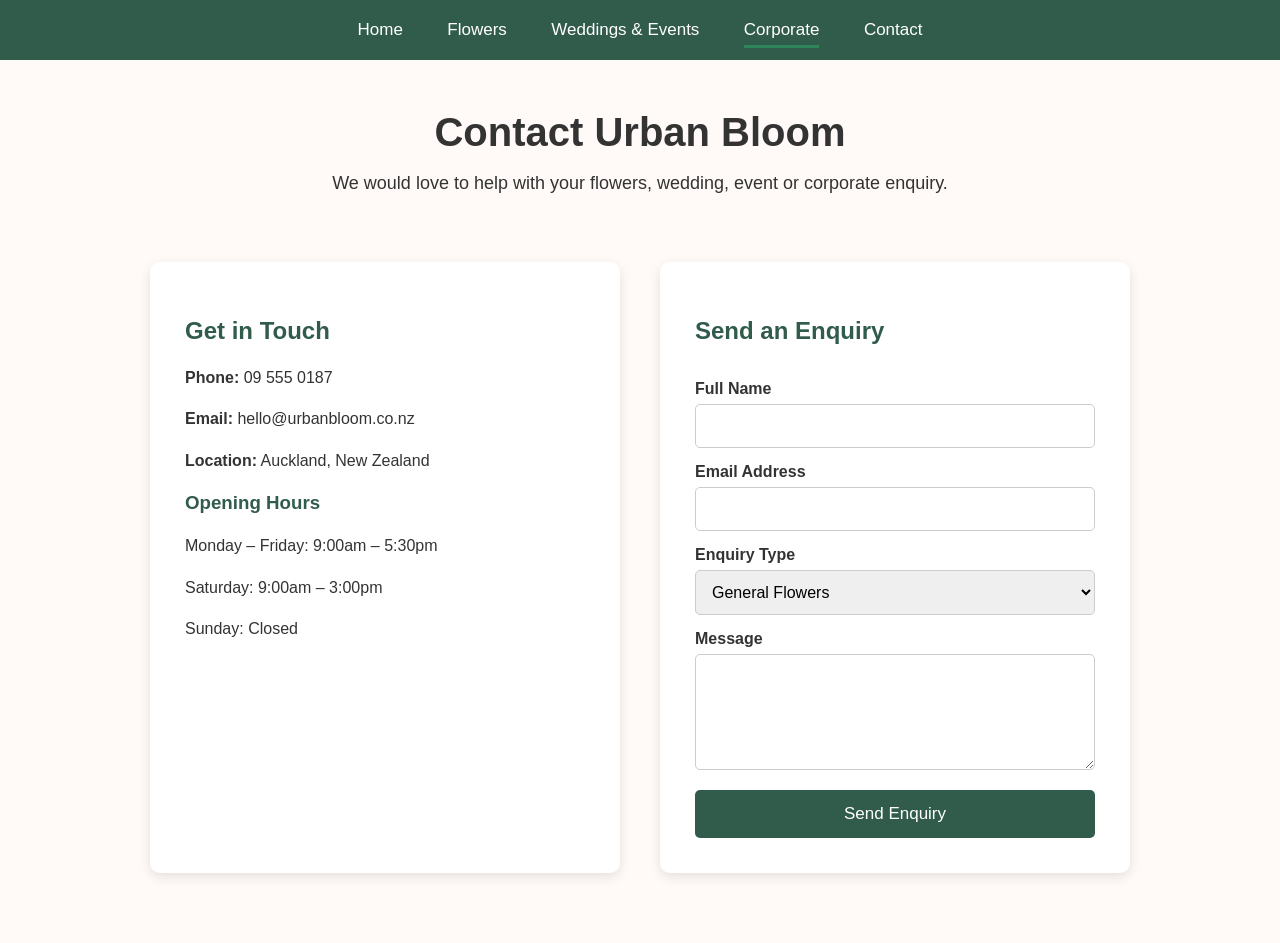
==== contact.html @ bbe83cd7 "Initial Urban Bloom website" ====
<!DOCTYPE html>
<html lang="en">

<head>
    <meta charset="UTF-8">
    <meta name="viewport" content="width=device-width, initial-scale=1.0">
    <title>Contact | Urban Bloom Florist</title>
    <link rel="stylesheet" href="css/style.css">
</head>

<nav>
    <a href="index.html">Home</a>
    <a href="flowers.html">Flowers</a>
    <a href="weddings.html">Weddings & Events</a>
    <a href="corporate.html" class="active">Corporate</a>
    <a href="contact.html">Contact</a>
</nav>


    <main class="contact-page">

    <section class="page-header">
        <h1>Contact Urban Bloom</h1>
        <p>We would love to help with your flowers, wedding, event or corporate enquiry.</p>
    </section>

    <section class="contact-container">

        <div class="contact-info">
            <h2>Get in Touch</h2>

            <p><strong>Phone:</strong> 09 555 0187</p>
            <p><strong>Email:</strong> hello@urbanbloom.co.nz</p>
            <p><strong>Location:</strong> Auckland, New Zealand</p>

            <h3>Opening Hours</h3>
            <p>Monday – Friday: 9:00am – 5:30pm</p>
            <p>Saturday: 9:00am – 3:00pm</p>
            <p>Sunday: Closed</p>
        </div>

        <div class="contact-form">
            <h2>Send an Enquiry</h2>

            <form>
                <label for="name">Full Name</label>
                <input type="text" id="name" name="name" required>

                <label for="email">Email Address</label>
                <input type="email" id="email" name="email" required>

                <label for="enquiry">Enquiry Type</label>
                <select id="enquiry" name="enquiry">
                    <option>General Flowers</option>
                    <option>Wedding or Event</option>
                    <option>Corporate Flowers</option>
                </select>

                <label for="message">Message</label>
                <textarea id="message" name="message" rows="5" required></textarea>

                <button type="submit" class="btn">Send Enquiry</button>
            </form>
        </div>

    </section>

</main>
<script src="js/script.js"></script>
</body>

</html>
---- css/style.css ----
body {
    margin: 0;
    font-family: Arial, sans-serif;
    background-color: #fffaf7;
    color: #333333;
}

nav {
    background-color: #315c4c;
    padding: 20px;
    text-align: center;
}

nav a {
    color: white;
    text-decoration: none;
    margin: 0 20px;
    font-size: 17px;
}

nav a:hover {
    text-decoration: underline;
}

h1 {
    font-size: 48px;
    text-align: center;
    margin-top: 80px;
}

body > p {
    text-align: center;
    font-size: 20px;
}

.hero {
    text-align: center;
    padding: 140px 20px;
    background-image: linear-gradient(
        rgba(0, 0, 0, 0.45),
        rgba(0, 0, 0, 0.45)
    ),
    url("../images/hero-flowers.jpg");

    background-size: cover;
    background-position: center;
    color: white;
}

.hero h1 {
    font-size: 48px;
    margin: 0 0 15px;
}

.hero p {
    font-size: 20px;
    margin-bottom: 30px;
}

.btn {
    display: inline-block;
    background-color: #315c4c;
    color: white;
    text-decoration: none;
    padding: 14px 28px;
    border-radius: 5px;
    font-size: 17px;
}

.btn:hover {
    background-color: #24483b;
}

.welcome {
    text-align: center;
    padding: 50px 20px;
    background-color: white;
}

.welcome h2 {
    font-size: 32px;
    margin-bottom: 15px;
}

.welcome p {
    max-width: 700px;
    margin: auto;
    font-size: 18px;
    line-height: 1.6;
}
.page-header {
    text-align: center;
    padding: 50px 20px 30px;
}

.page-header h1 {
    font-size: 40px;
    margin: 0 0 10px;
}

.page-header p {
    font-size: 18px;
}

.flower-grid {
    display: flex;
    justify-content: center;
    gap: 25px;
    padding: 20px 40px 70px;
    flex-wrap: wrap;
}

.flower-card {
    background-color: white;
    width: 280px;
    padding: 30px;
    border-radius: 10px;
    box-shadow: 0 4px 12px rgba(0, 0, 0, 0.1);
    text-align: center;
}

.flower-card h2 {
    font-size: 24px;
    color: #315c4c;
}

.flower-card p {
    line-height: 1.6;
}

.price {
    font-size: 22px;
    font-weight: bold;
    color: #315c4c;
}
.flower-card img {
    width: 100%;
    height: 220px;
    object-fit: cover;
    border-radius: 8px;
    margin-bottom: 15px;
}
.services-section {
    display: flex;
    justify-content: center;
    gap: 40px;
    padding: 20px 40px 70px;
    flex-wrap: wrap;
}

.services-content {
    background-color: white;
    width: 500px;
    padding: 35px;
    border-radius: 10px;
    box-shadow: 0 4px 12px rgba(0, 0, 0, 0.1);
}

.services-content h2 {
    color: #315c4c;
    font-size: 28px;
}

.services-content p {
    line-height: 1.6;
}

.services-content ul {
    line-height: 2;
    margin-bottom: 25px;
}

.pricing-box {
    background-color: #eef5f1;
    width: 300px;
    padding: 35px;
    border-radius: 10px;
    box-shadow: 0 4px 12px rgba(0, 0, 0, 0.1);
}

.pricing-box h2 {
    color: #315c4c;
    font-size: 28px;
}

.pricing-box p {
    line-height: 1.6;
    margin-bottom: 20px;
}
.wedding-image {
    max-width: 940px;
    margin: 0 auto 30px;
    padding: 0 20px;
}

.wedding-image img {
    width: 100%;
    height: 350px;
    object-fit: cover;
    border-radius: 10px;
    display: block;
}
.corporate-section {
    display: flex;
    justify-content: center;
    padding: 20px 40px 70px;
}

.corporate-content {
    background-color: white;
    max-width: 800px;
    width: 100%;
    padding: 40px;
    border-radius: 10px;
    box-shadow: 0 4px 12px rgba(0, 0, 0, 0.1);
}

.corporate-content h2 {
    color: #315c4c;
    font-size: 28px;
}

.corporate-content h3 {
    color: #315c4c;
    margin-top: 25px;
}

.corporate-content p {
    line-height: 1.6;
}

.corporate-content ul {
    line-height: 2;
}

.corporate-price {
    margin-top: 25px;
    font-size: 18px;
}
.corporate-image {
    max-width: 880px;
    margin: 0 auto 30px;
    padding: 0 20px;
}

.corporate-image img {
    width: 100%;
    height: 320px;
    object-fit: cover;
    border-radius: 10px;
    display: block;
}.corporate-image {
    max-width: 880px;
    margin: 0 auto 30px;
    padding: 0 20px;
}

.corporate-image img {
    width: 100%;
    height: 320px;
    object-fit: cover;
    border-radius: 10px;
    display: block;
}
.contact-container {
    display: flex;
    justify-content: center;
    gap: 40px;
    padding: 20px 40px 70px;
    flex-wrap: wrap;
}

.contact-info,
.contact-form {
    background-color: white;
    width: 400px;
    padding: 35px;
    border-radius: 10px;
    box-shadow: 0 4px 12px rgba(0, 0, 0, 0.1);
}

.contact-info h2,
.contact-info h3,
.contact-form h2 {
    color: #315c4c;
}

.contact-info p {
    line-height: 1.6;
}

.contact-form form {
    display: flex;
    flex-direction: column;
}

.contact-form label {
    font-weight: bold;
    margin-top: 15px;
    margin-bottom: 6px;
}

.contact-form input,
.contact-form select,
.contact-form textarea {
    padding: 12px;
    border: 1px solid #cccccc;
    border-radius: 5px;
    font-size: 16px;
    font-family: Arial, sans-serif;
}

.contact-form textarea {
    resize: vertical;
}

.contact-form button {
    border: none;
    cursor: pointer;
    margin-top: 20px;
}
/* Mobile Responsive Design */
@media (max-width: 768px) {

    nav {
        padding: 15px 10px;
    }

    nav a {
        display: block;
        margin: 10px 0;
        font-size: 16px;
    }

    .hero {
        padding: 90px 20px;
    }

    .hero h1 {
        font-size: 36px;
    }

    .hero p {
        font-size: 18px;
    }

    .page-header h1 {
        font-size: 32px;
    }

    .flower-grid {
        flex-direction: column;
        align-items: center;
        padding: 20px;
    }

    .flower-card {
        width: 90%;
        max-width: 350px;
    }

    .services-section {
        flex-direction: column;
        align-items: center;
        padding: 20px;
    }

    .services-content,
    .pricing-box {
        width: 90%;
        max-width: 500px;
    }

    .corporate-section {
        padding: 20px;
    }

    .corporate-content {
        width: 90%;
        padding: 25px;
    }

    .contact-container {
        flex-direction: column;
        align-items: center;
        padding: 20px;
    }

    .contact-info,
    .contact-form {
        width: 90%;
        max-width: 400px;
    }

    .wedding-image img,
    .corporate-image img {
        height: 250px;
    }
}
footer {
    background-color: #315c4c;
    color: white;
    text-align: center;
    padding: 25px 20px;
    margin-top: 40px;
}

footer p {
    margin: 5px 0;
    font-size: 14px;
}
footer {
    background-color: #111827;
    color: white;
    text-align: center;
    padding: 25px 20px;
    margin-top: 40px;
}

footer p {
    margin: 5px 0;
    font-size: 14px;
}
nav a.active {
    color: #ffffff;
    border-bottom: 3px solid #2f855a;
    padding-bottom: 6px;
}
/* FAQ Section */
.faq-section {
    max-width: 800px;
    margin: 50px auto;
    padding: 20px;
}

.faq-section h2 {
    text-align: center;
    margin-bottom: 25px;
}

.faq-item {
    margin-bottom: 12px;
    border: 1px solid #ddd;
    border-radius: 6px;
    overflow: hidden;
}

.faq-question {
    width: 100%;
    padding: 15px;
    border: none;
    background-color: #f5f5f5;
    text-align: left;
    font-size: 16px;
    font-weight: bold;
    cursor: pointer;
}

.faq-question:hover {
    background-color: #e8e8e8;
}

.faq-answer {
    display: none;
    padding: 15px;
    background-color: white;
}

.faq-answer p {
    margin: 0;
}
/* FAQ Section */
.faq-section {
    max-width: 800px;
    margin: 50px auto;
    padding: 20px;
}

.faq-section h2 {
    text-align: center;
    margin-bottom: 25px;
}

.faq-item {
    margin-bottom: 12px;
    border: 1px solid #ddd;
    border-radius: 6px;
    overflow: hidden;
}

.faq-question {
    width: 100%;
    padding: 15px;
    border: none;
    background-color: #f5f5f5;
    text-align: left;
    font-size: 16px;
    font-weight: bold;
    cursor: pointer;
}

.faq-question:hover {
    background-color: #e8e8e8;
}

.faq-answer {
    display: none;
    padding: 15px;
    background-color: white;
}

.faq-answer p {
    margin: 0;
}
.faq-answer {
    display: none;
    color: #222;
    padding: 10px 15px;
    background-color: white;
}

.faq-answer.active {
    display: block;
}
@media screen and (max-width: 600px) {

    .flower-grid {
        display: grid !important;
        grid-template-columns: 1fr !important;
        gap: 20px;
    }

    .flower-card {
        width: 100% !important;
        max-width: 350px;
        margin: 0 auto;
    }

    nav {
        display: flex;
        flex-direction: column;
        text-align: center;
    }

    nav a {
        display: block;
        width: 100%;
    }
}
@media screen and (max-width: 600px) {
    .flower-grid {
        display: flex !important;
        flex-direction: column !important;
        align-items: center !important;
    }

    .flower-card {
        width: 90% !important;
        max-width: 350px !important;
        margin: 0 auto 20px auto !important;
    }

    .flower-card img {
        width: 100% !important;
        height: auto !important;
    }
}
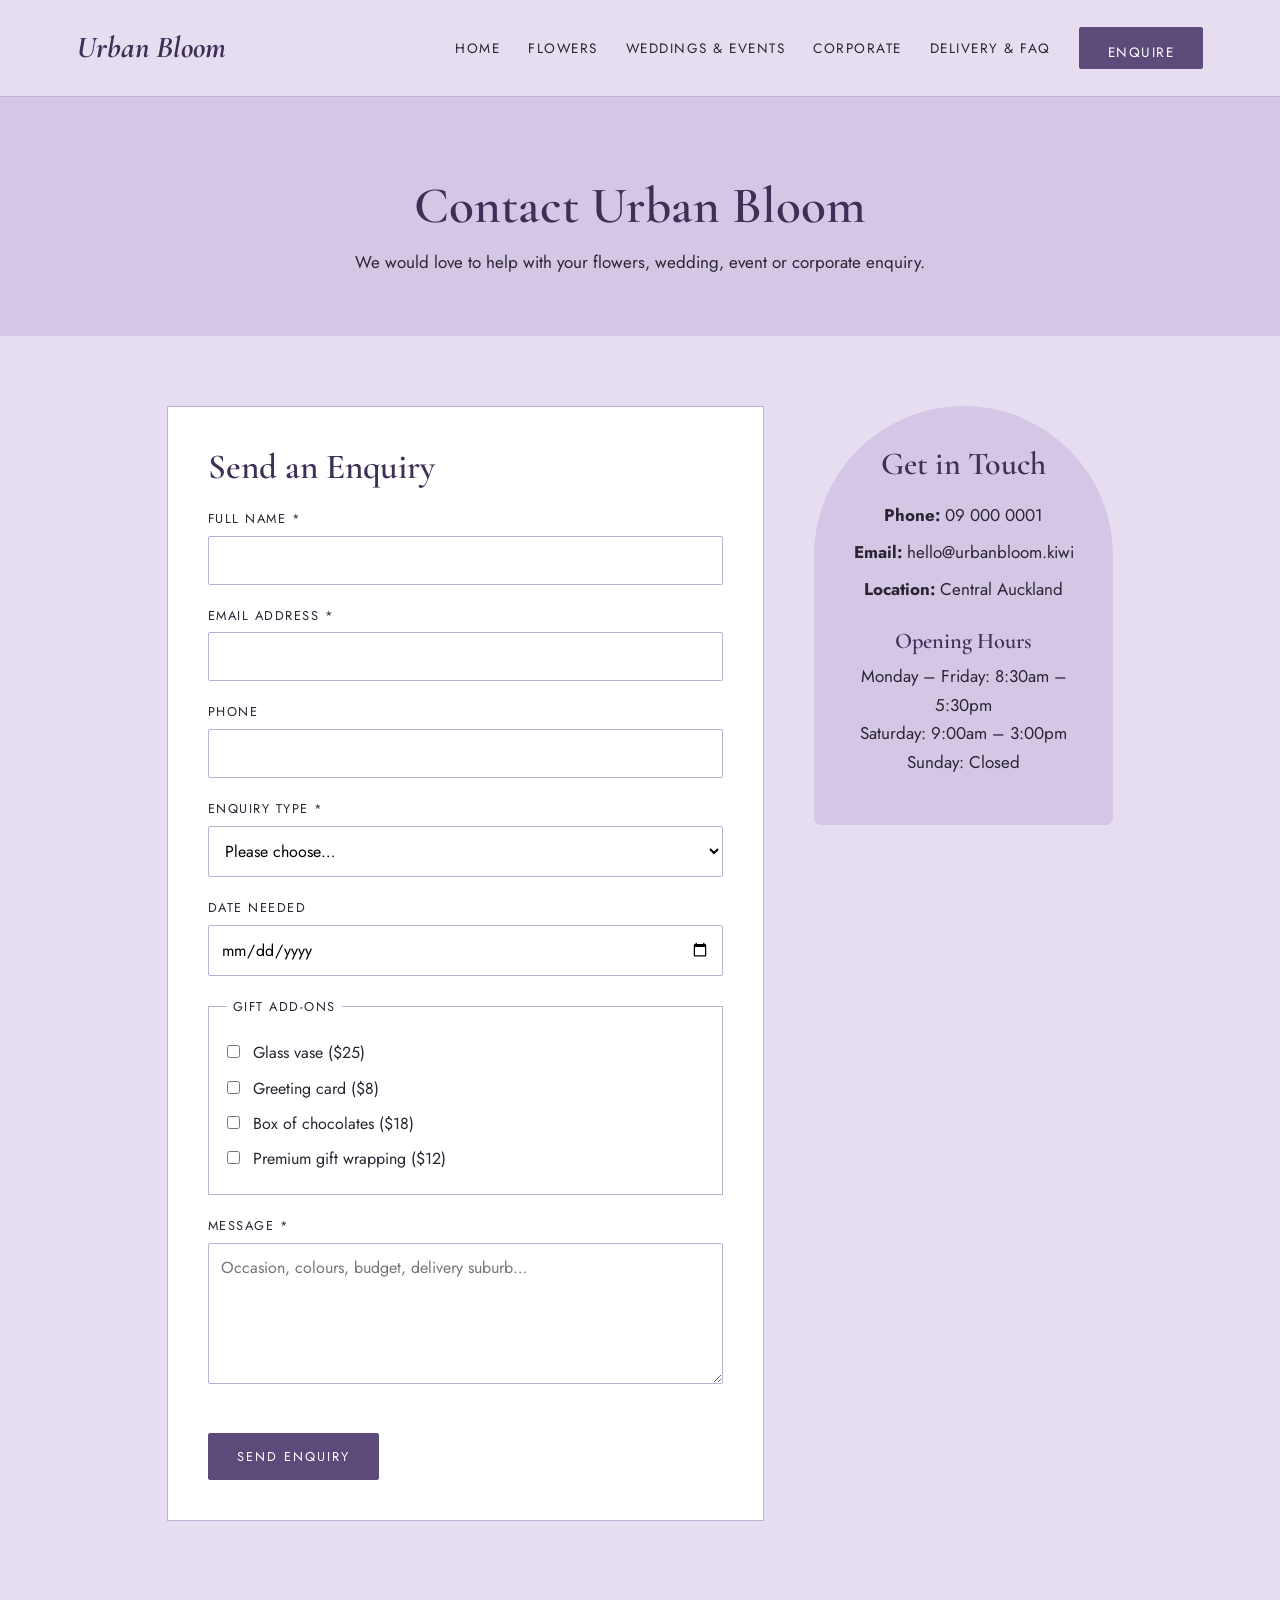
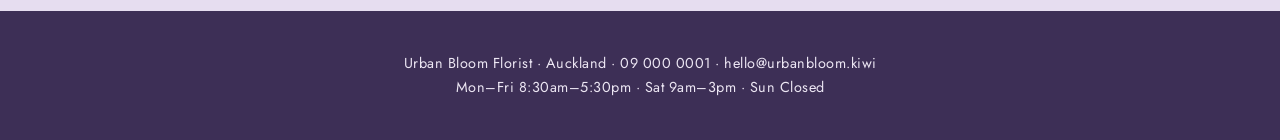
==== commit 4dd397ef: "Redesign site: lavender theme, 8 products, delivery and FAQ page, form validation" ====
--- a/contact.html
+++ b/contact.html
@@ -1,72 +1,90 @@
 <!DOCTYPE html>
 <html lang="en">
+<head>
+  <meta charset="UTF-8">
+  <meta name="viewport" content="width=device-width, initial-scale=1.0">
+  <title>Contact | Urban Bloom Florist</title>
+  <link rel="stylesheet" href="css/style.css">
+</head>
+<body>
 
-<head>
-    <meta charset="UTF-8">
-    <meta name="viewport" content="width=device-width, initial-scale=1.0">
-    <title>Contact | Urban Bloom Florist</title>
-    <link rel="stylesheet" href="css/style.css">
-</head>
+  <header class="site-header">
+    <a href="index.html" class="logo">Urban Bloom</a>
+    <nav>
+      <ul class="nav-links">
+        <li><a href="index.html">Home</a></li>
+        <li><a href="flowers.html">Flowers</a></li>
+        <li><a href="weddings.html">Weddings &amp; Events</a></li>
+        <li><a href="corporate.html">Corporate</a></li>
+        <li><a href="delivery.html">Delivery &amp; FAQ</a></li>
+        <li><a href="contact.html" class="btn">Enquire</a></li>
+      </ul>
+    </nav>
+  </header>
 
-<nav>
-    <a href="index.html">Home</a>
-    <a href="flowers.html">Flowers</a>
-    <a href="weddings.html">Weddings & Events</a>
-    <a href="corporate.html" class="active">Corporate</a>
-    <a href="contact.html">Contact</a>
-</nav>
-
-
-    <main class="contact-page">
-
-    <section class="page-header">
-        <h1>Contact Urban Bloom</h1>
-        <p>We would love to help with your flowers, wedding, event or corporate enquiry.</p>
+  <main>
+    <section class="page-intro">
+      <h1>Contact Urban Bloom</h1>
+      <p>We would love to help with your flowers, wedding, event or corporate enquiry.</p>
     </section>
 
-    <section class="contact-container">
+    <section class="contact-layout">
+      <form id="enquiry-form" class="enquiry-form" novalidate>
+        <h2>Send an Enquiry</h2>
 
-        <div class="contact-info">
-            <h2>Get in Touch</h2>
+        <label for="name">Full name *</label>
+        <input type="text" id="name" name="name">
 
-            <p><strong>Phone:</strong> 09 555 0187</p>
-            <p><strong>Email:</strong> hello@urbanbloom.co.nz</p>
-            <p><strong>Location:</strong> Auckland, New Zealand</p>
+        <label for="email">Email address *</label>
+        <input type="email" id="email" name="email">
 
-            <h3>Opening Hours</h3>
-            <p>Monday – Friday: 9:00am – 5:30pm</p>
-            <p>Saturday: 9:00am – 3:00pm</p>
-            <p>Sunday: Closed</p>
-        </div>
+        <label for="phone">Phone</label>
+        <input type="tel" id="phone" name="phone">
 
-        <div class="contact-form">
-            <h2>Send an Enquiry</h2>
+        <label for="type">Enquiry type *</label>
+        <select id="type" name="type">
+          <option value="">Please choose…</option>
+          <option value="personal">General flowers</option>
+          <option value="wedding">Wedding or event</option>
+          <option value="corporate">Corporate flowers</option>
+          <option value="other">Other</option>
+        </select>
 
-            <form>
-                <label for="name">Full Name</label>
-                <input type="text" id="name" name="name" required>
+        <label for="date">Date needed</label>
+        <input type="date" id="date" name="date">
 
-                <label for="email">Email Address</label>
-                <input type="email" id="email" name="email" required>
+        <fieldset>
+          <legend>Gift add-ons</legend>
+          <label class="check"><input type="checkbox" name="addons" value="vase"> Glass vase ($25)</label>
+          <label class="check"><input type="checkbox" name="addons" value="card"> Greeting card ($8)</label>
+          <label class="check"><input type="checkbox" name="addons" value="chocolates"> Box of chocolates ($18)</label>
+          <label class="check"><input type="checkbox" name="addons" value="wrapping"> Premium gift wrapping ($12)</label>
+        </fieldset>
 
-                <label for="enquiry">Enquiry Type</label>
-                <select id="enquiry" name="enquiry">
-                    <option>General Flowers</option>
-                    <option>Wedding or Event</option>
-                    <option>Corporate Flowers</option>
-                </select>
+        <label for="message">Message *</label>
+        <textarea id="message" name="message" rows="5" placeholder="Occasion, colours, budget, delivery suburb…"></textarea>
 
-                <label for="message">Message</label>
-                <textarea id="message" name="message" rows="5" required></textarea>
+        <p id="form-message" class="form-message" aria-live="polite"></p>
 
-                <button type="submit" class="btn">Send Enquiry</button>
-            </form>
-        </div>
+        <button type="submit" class="btn">Send Enquiry</button>
+      </form>
 
+      <aside class="contact-details">
+        <h2>Get in Touch</h2>
+        <p><strong>Phone:</strong> 09 000 0001</p>
+        <p><strong>Email:</strong> hello@urbanbloom.kiwi</p>
+        <p><strong>Location:</strong> Central Auckland</p>
+        <h3>Opening Hours</h3>
+        <p>Monday – Friday: 8:30am – 5:30pm<br>Saturday: 9:00am – 3:00pm<br>Sunday: Closed</p>
+      </aside>
     </section>
+  </main>
 
-</main>
-<script src="js/script.js"></script>
+  <footer class="site-footer">
+    <p>Urban Bloom Florist · Auckland · 09 000 0001 · hello@urbanbloom.kiwi</p>
+    <p>Mon–Fri 8:30am–5:30pm · Sat 9am–3pm · Sun Closed</p>
+  </footer>
+
+  <script src="js/script.js"></script>
 </body>
-
-</html>+</html>
--- a/css/style.css
+++ b/css/style.css
@@ -1,567 +1,693 @@
+/* =========================================
+   Urban Bloom Florist - "Botanical Boutique"
+   Lavender + violet palette
+   ========================================= */
+
+@import url('https://fonts.googleapis.com/css2?family=Cormorant+Garamond:wght@500;600;700&family=Jost:wght@400;500&display=swap');
+
+:root {
+  --accent: #5b4a7a;       /* violet - buttons, prices, links */
+  --accent-dark: #3d2f56;  /* deep plum - headings, CTA, footer */
+  --soft: #d4c7e6;         /* lilac - top banners, boxes */
+  --bg: #e6ddf0;           /* lavender - page background */
+  --text: #2a2433;         /* dark ink - body text */
+  --line: #bfaed6;         /* thin borders */
+  --white: #ffffff;
+  --arch: 220px 220px 10px 10px; /* signature arch shape */
+}
+
+/* ===== Base ===== */
+* {
+  margin: 0;
+  padding: 0;
+  box-sizing: border-box;
+}
+
 body {
-    margin: 0;
-    font-family: Arial, sans-serif;
-    background-color: #fffaf7;
-    color: #333333;
-}
-
-nav {
-    background-color: #315c4c;
+  font-family: 'Jost', sans-serif;
+  background: var(--bg);
+  color: var(--text);
+  line-height: 1.7;
+  font-size: 17px;
+}
+
+h1, h2, h3 {
+  font-family: 'Cormorant Garamond', serif;
+  font-weight: 600;
+  line-height: 1.15;
+  color: var(--accent-dark);
+}
+
+/* small decorative line under section titles */
+.featured h2::after,
+.welcome h2::after,
+.faq h2::after,
+.addons h2::after,
+.info-block h2::after,
+.pricing-box h2::after {
+  content: '';
+  display: block;
+  width: 50px;
+  height: 2px;
+  background: var(--accent);
+  margin: 14px auto 0;
+}
+
+.info-block h2::after {
+  margin-left: 0;
+}
+
+a {
+  color: var(--accent);
+}
+
+/* ===== Header + Navigation ===== */
+.site-header {
+  display: flex;
+  justify-content: space-between;
+  align-items: center;
+  padding: 22px 6vw;
+  background: var(--bg);
+  border-bottom: 1px solid var(--line);
+  position: sticky;
+  top: 0;
+  z-index: 10;
+}
+
+.logo {
+  font-family: 'Cormorant Garamond', serif;
+  font-size: 1.9rem;
+  font-weight: 700;
+  font-style: italic;
+  text-decoration: none;
+  color: var(--accent-dark);
+}
+
+.nav-links {
+  display: flex;
+  gap: 28px;
+  list-style: none;
+  align-items: center;
+}
+
+.nav-links a {
+  text-decoration: none;
+  color: var(--text);
+  font-size: 0.85rem;
+  letter-spacing: 1.5px;
+  text-transform: uppercase;
+  padding-bottom: 4px;
+}
+
+.nav-links a:hover {
+  color: var(--accent);
+}
+
+.nav-links a.active {
+  color: var(--accent);
+  border-bottom: 1px solid var(--accent);
+}
+
+/* ===== Buttons ===== */
+.btn {
+  display: inline-block;
+  background: var(--accent);
+  color: var(--white) !important;
+  padding: 13px 28px;
+  border: 1px solid var(--accent);
+  border-radius: 2px;
+  text-decoration: none;
+  font-family: 'Jost', sans-serif;
+  font-size: 0.8rem;
+  letter-spacing: 2px;
+  text-transform: uppercase;
+  cursor: pointer;
+  transition: background 0.25s, color 0.25s;
+}
+
+.btn:hover {
+  background: var(--accent-dark);
+  border-color: var(--accent-dark);
+}
+
+.btn-outline {
+  background: transparent;
+  color: var(--accent) !important;
+}
+
+.btn-outline:hover {
+  color: var(--white) !important;
+}
+
+/* ===== Hero (homepage) ===== */
+.hero {
+  text-align: left;
+  padding: 170px 6vw;
+  background: linear-gradient(90deg, rgba(45, 30, 65, 0.75) 0%, rgba(45, 30, 65, 0.15) 70%),
+              url('../images/hero-flowers.jpg') center / cover no-repeat;
+  color: var(--white);
+}
+
+.hero h1 {
+  font-size: 4rem;
+  max-width: 600px;
+  margin-bottom: 18px;
+  color: var(--white);
+}
+
+.hero p {
+  max-width: 460px;
+  margin: 0 0 34px;
+  font-size: 1.1rem;
+}
+
+.hero .btn {
+  margin: 0 10px 10px 0;
+}
+
+.hero .btn-outline {
+  color: var(--white) !important;
+  border-color: var(--white);
+}
+
+/* ===== Welcome (homepage) ===== */
+.welcome {
+  text-align: center;
+  padding: 80px 20px;
+}
+
+.welcome h2 {
+  font-size: 2.6rem;
+  margin-bottom: 20px;
+}
+
+.welcome p {
+  max-width: 640px;
+  margin: 0 auto;
+  font-size: 1.1rem;
+}
+
+/* ===== Page intro (inner pages) ===== */
+.page-intro {
+  text-align: center;
+  padding: 80px 20px 60px;
+  background: var(--soft);
+}
+
+.page-intro h1 {
+  font-size: 3.2rem;
+  margin-bottom: 12px;
+}
+
+.page-intro p {
+  max-width: 580px;
+  margin: 0 auto;
+}
+
+/* ===== Product cards ===== */
+.featured {
+  text-align: center;
+  padding: 80px 6vw;
+}
+
+.featured h2 {
+  font-size: 2.6rem;
+  margin-bottom: 50px;
+}
+
+.card-grid {
+  display: grid;
+  grid-template-columns: repeat(3, 1fr);
+  gap: 40px;
+  max-width: 1100px;
+  margin: 0 auto 50px;
+}
+
+.card {
+  background: transparent;
+  padding-bottom: 10px;
+}
+
+.card img {
+  width: 100%;
+  height: 340px;
+  object-fit: cover;
+  display: block;
+  border-radius: var(--arch);
+  margin-bottom: 20px;
+  transition: transform 0.4s;
+}
+
+.card:hover img {
+  transform: scale(1.03);
+}
+
+.card h3 {
+  font-size: 1.6rem;
+  margin-bottom: 6px;
+}
+
+.card p {
+  padding: 0 10px;
+}
+
+.card .btn {
+  margin-top: 14px;
+}
+
+.price {
+  font-weight: 500;
+  color: var(--accent);
+  letter-spacing: 1px;
+  margin-top: 6px;
+}
+
+/* ===== Filter tabs ===== */
+.filters {
+  display: flex;
+  flex-wrap: wrap;
+  justify-content: center;
+  gap: 8px 26px;
+  margin-bottom: 50px;
+}
+
+.filter-btn {
+  font-family: 'Jost', sans-serif;
+  font-size: 0.8rem;
+  letter-spacing: 2px;
+  text-transform: uppercase;
+  padding: 6px 2px;
+  border: none;
+  border-bottom: 1px solid transparent;
+  background: none;
+  color: var(--text);
+  cursor: pointer;
+}
+
+.filter-btn:hover,
+.filter-btn.active {
+  color: var(--accent);
+  border-bottom-color: var(--accent);
+}
+
+/* ===== Services (homepage) ===== */
+.services {
+  display: grid;
+  grid-template-columns: 1fr 1fr;
+  gap: 50px;
+  max-width: 1000px;
+  margin: 0 auto;
+  padding: 0 6vw 90px;
+}
+
+.service {
+  text-align: center;
+}
+
+.service img {
+  width: 100%;
+  height: 380px;
+  object-fit: cover;
+  display: block;
+  border-radius: var(--arch);
+  margin-bottom: 22px;
+}
+
+.service h3 {
+  font-size: 1.8rem;
+  margin-bottom: 8px;
+}
+
+.service p {
+  margin-bottom: 20px;
+}
+
+/* ===== Info block (photo + text) ===== */
+.info-block {
+  display: grid;
+  grid-template-columns: 1fr 1.2fr;
+  gap: 60px;
+  align-items: center;
+  max-width: 1050px;
+  margin: 0 auto;
+  padding: 80px 6vw;
+}
+
+.info-block img {
+  width: 100%;
+  max-width: 400px;
+  height: 460px;
+  object-fit: cover;
+  border-radius: var(--arch);
+  justify-self: center;
+}
+
+.info-block h2 {
+  font-size: 2.4rem;
+  margin-bottom: 22px;
+}
+
+.info-block p {
+  margin-bottom: 14px;
+}
+
+.info-block ul {
+  padding-left: 20px;
+  margin-bottom: 24px;
+}
+
+.info-block li {
+  margin-bottom: 8px;
+}
+
+.info-block li::marker {
+  color: var(--accent);
+}
+
+/* ===== Wedding pricing box ===== */
+.pricing-wrap {
+  padding: 0 20px 80px;
+}
+
+.pricing-box {
+  max-width: 480px;
+  margin: 0 auto;
+  background: var(--soft);
+  padding: 40px;
+  text-align: center;
+  border-radius: var(--arch);
+}
+
+.pricing-box h2 {
+  font-size: 2.2rem;
+  margin-bottom: 26px;
+}
+
+.pricing-box p {
+  margin-bottom: 16px;
+}
+
+/* ===== Tables ===== */
+.addons {
+  text-align: center;
+  padding: 0 20px 90px;
+}
+
+.addons h2 {
+  font-size: 2.4rem;
+  margin-bottom: 30px;
+}
+
+.addons table {
+  margin: 0 auto 34px;
+  border-collapse: collapse;
+  width: 100%;
+  max-width: 480px;
+}
+
+.addons th,
+.addons td {
+  padding: 14px 10px;
+  border-bottom: 1px solid var(--line);
+  text-align: left;
+}
+
+.addons th {
+  font-size: 0.8rem;
+  letter-spacing: 2px;
+  text-transform: uppercase;
+  color: var(--accent);
+}
+
+/* ===== Call-to-action box ===== */
+.cta-box {
+  text-align: center;
+  background: var(--accent-dark);
+  color: var(--white);
+  padding: 80px 20px;
+}
+
+.cta-box h2 {
+  font-size: 2.6rem;
+  margin-bottom: 14px;
+  color: var(--white);
+}
+
+.cta-box p {
+  max-width: 600px;
+  margin: 0 auto 30px;
+}
+
+.cta-box .btn {
+  background: var(--white);
+  color: var(--accent-dark) !important;
+  border-color: var(--white);
+}
+
+.cta-box .btn:hover {
+  background: var(--soft);
+}
+
+/* ===== FAQ ===== */
+.faq {
+  max-width: 780px;
+  margin: 0 auto;
+  padding: 0 20px 80px;
+}
+
+.faq h2 {
+  font-size: 2.4rem;
+  text-align: center;
+  margin-bottom: 36px;
+}
+
+.faq details {
+  border-bottom: 1px solid var(--line);
+  padding: 20px 4px;
+}
+
+.faq summary {
+  font-weight: 500;
+  cursor: pointer;
+  list-style: none;
+  position: relative;
+  padding-right: 30px;
+}
+
+.faq summary::-webkit-details-marker {
+  display: none;
+}
+
+.faq summary::after {
+  content: '+';
+  position: absolute;
+  right: 0;
+  top: -2px;
+  font-size: 1.5rem;
+  color: var(--accent);
+}
+
+.faq details[open] summary::after {
+  content: '−';
+}
+
+.faq details p {
+  margin-top: 12px;
+}
+
+/* ===== Contact page ===== */
+.contact-layout {
+  display: grid;
+  grid-template-columns: 2fr 1fr;
+  gap: 50px;
+  max-width: 1100px;
+  margin: 0 auto;
+  padding: 70px 6vw 90px;
+}
+
+.enquiry-form {
+  background: var(--white);
+  padding: 40px;
+  border: 1px solid var(--line);
+}
+
+.enquiry-form h2 {
+  font-size: 2.2rem;
+}
+
+.enquiry-form label {
+  display: block;
+  font-size: 0.8rem;
+  letter-spacing: 1.5px;
+  text-transform: uppercase;
+  margin: 20px 0 6px;
+}
+
+.enquiry-form input,
+.enquiry-form select,
+.enquiry-form textarea {
+  width: 100%;
+  padding: 12px;
+  border: 1px solid var(--line);
+  border-radius: 2px;
+  background: var(--white);
+  font-family: 'Jost', sans-serif;
+  font-size: 1rem;
+}
+
+.enquiry-form input:focus,
+.enquiry-form select:focus,
+.enquiry-form textarea:focus {
+  outline: 2px solid var(--accent);
+  border-color: var(--accent);
+}
+
+.enquiry-form fieldset {
+  border: 1px solid var(--line);
+  padding: 14px 18px;
+  margin-top: 20px;
+}
+
+.enquiry-form legend {
+  font-size: 0.8rem;
+  letter-spacing: 1.5px;
+  text-transform: uppercase;
+  padding: 0 6px;
+}
+
+.enquiry-form .check {
+  font-size: 1rem;
+  letter-spacing: 0;
+  text-transform: none;
+  margin: 8px 0;
+}
+
+.enquiry-form .check input {
+  width: auto;
+  margin-right: 8px;
+}
+
+.enquiry-form button {
+  margin-top: 24px;
+}
+
+.form-message {
+  margin-top: 16px;
+  font-weight: 500;
+}
+
+.form-message.error {
+  color: #b3261e;
+}
+
+.form-message.success {
+  color: #2e7d32;
+}
+
+.contact-details {
+  background: var(--soft);
+  padding: 40px 30px;
+  border-radius: var(--arch);
+  height: fit-content;
+  text-align: center;
+}
+
+.contact-details h2 {
+  font-size: 2rem;
+  margin-bottom: 18px;
+}
+
+.contact-details h3 {
+  font-size: 1.4rem;
+  margin: 24px 0 8px;
+}
+
+.contact-details p {
+  margin-bottom: 8px;
+}
+
+/* ===== Footer ===== */
+.site-footer {
+  text-align: center;
+  padding: 40px 20px;
+  background: var(--accent-dark);
+  color: #ece6f3;
+  font-size: 0.9rem;
+  letter-spacing: 0.5px;
+}
+
+/* ===== Tablet (up to 900px) ===== */
+@media (max-width: 900px) {
+  .site-header {
+    position: static;
+    flex-direction: column;
+    gap: 14px;
     padding: 20px;
-    text-align: center;
-}
-
-nav a {
-    color: white;
-    text-decoration: none;
-    margin: 0 20px;
-    font-size: 17px;
-}
-
-nav a:hover {
-    text-decoration: underline;
-}
-
-h1 {
-    font-size: 48px;
-    text-align: center;
-    margin-top: 80px;
-}
-
-body > p {
-    text-align: center;
-    font-size: 20px;
-}
-
-.hero {
-    text-align: center;
-    padding: 140px 20px;
-    background-image: linear-gradient(
-        rgba(0, 0, 0, 0.45),
-        rgba(0, 0, 0, 0.45)
-    ),
-    url("../images/hero-flowers.jpg");
-
-    background-size: cover;
-    background-position: center;
-    color: white;
-}
-
-.hero h1 {
-    font-size: 48px;
-    margin: 0 0 15px;
-}
-
-.hero p {
-    font-size: 20px;
-    margin-bottom: 30px;
-}
-
-.btn {
-    display: inline-block;
-    background-color: #315c4c;
-    color: white;
-    text-decoration: none;
-    padding: 14px 28px;
-    border-radius: 5px;
-    font-size: 17px;
-}
-
-.btn:hover {
-    background-color: #24483b;
-}
-
-.welcome {
-    text-align: center;
-    padding: 50px 20px;
-    background-color: white;
-}
-
-.welcome h2 {
-    font-size: 32px;
-    margin-bottom: 15px;
-}
-
-.welcome p {
-    max-width: 700px;
-    margin: auto;
-    font-size: 18px;
-    line-height: 1.6;
-}
-.page-header {
-    text-align: center;
-    padding: 50px 20px 30px;
-}
-
-.page-header h1 {
-    font-size: 40px;
-    margin: 0 0 10px;
-}
-
-.page-header p {
-    font-size: 18px;
-}
-
-.flower-grid {
-    display: flex;
+  }
+
+  .nav-links {
+    flex-wrap: wrap;
     justify-content: center;
-    gap: 25px;
-    padding: 20px 40px 70px;
-    flex-wrap: wrap;
-}
-
-.flower-card {
-    background-color: white;
-    width: 280px;
-    padding: 30px;
-    border-radius: 10px;
-    box-shadow: 0 4px 12px rgba(0, 0, 0, 0.1);
-    text-align: center;
-}
-
-.flower-card h2 {
-    font-size: 24px;
-    color: #315c4c;
-}
-
-.flower-card p {
-    line-height: 1.6;
-}
-
-.price {
-    font-size: 22px;
-    font-weight: bold;
-    color: #315c4c;
-}
-.flower-card img {
-    width: 100%;
-    height: 220px;
-    object-fit: cover;
-    border-radius: 8px;
-    margin-bottom: 15px;
-}
-.services-section {
-    display: flex;
-    justify-content: center;
-    gap: 40px;
-    padding: 20px 40px 70px;
-    flex-wrap: wrap;
-}
-
-.services-content {
-    background-color: white;
-    width: 500px;
-    padding: 35px;
-    border-radius: 10px;
-    box-shadow: 0 4px 12px rgba(0, 0, 0, 0.1);
-}
-
-.services-content h2 {
-    color: #315c4c;
-    font-size: 28px;
-}
-
-.services-content p {
-    line-height: 1.6;
-}
-
-.services-content ul {
-    line-height: 2;
-    margin-bottom: 25px;
-}
-
-.pricing-box {
-    background-color: #eef5f1;
-    width: 300px;
-    padding: 35px;
-    border-radius: 10px;
-    box-shadow: 0 4px 12px rgba(0, 0, 0, 0.1);
-}
-
-.pricing-box h2 {
-    color: #315c4c;
-    font-size: 28px;
-}
-
-.pricing-box p {
-    line-height: 1.6;
-    margin-bottom: 20px;
-}
-.wedding-image {
-    max-width: 940px;
-    margin: 0 auto 30px;
-    padding: 0 20px;
-}
-
-.wedding-image img {
-    width: 100%;
-    height: 350px;
-    object-fit: cover;
-    border-radius: 10px;
-    display: block;
-}
-.corporate-section {
-    display: flex;
-    justify-content: center;
-    padding: 20px 40px 70px;
-}
-
-.corporate-content {
-    background-color: white;
-    max-width: 800px;
-    width: 100%;
-    padding: 40px;
-    border-radius: 10px;
-    box-shadow: 0 4px 12px rgba(0, 0, 0, 0.1);
-}
-
-.corporate-content h2 {
-    color: #315c4c;
-    font-size: 28px;
-}
-
-.corporate-content h3 {
-    color: #315c4c;
-    margin-top: 25px;
-}
-
-.corporate-content p {
-    line-height: 1.6;
-}
-
-.corporate-content ul {
-    line-height: 2;
-}
-
-.corporate-price {
-    margin-top: 25px;
-    font-size: 18px;
-}
-.corporate-image {
-    max-width: 880px;
-    margin: 0 auto 30px;
-    padding: 0 20px;
-}
-
-.corporate-image img {
-    width: 100%;
-    height: 320px;
-    object-fit: cover;
-    border-radius: 10px;
-    display: block;
-}.corporate-image {
-    max-width: 880px;
-    margin: 0 auto 30px;
-    padding: 0 20px;
-}
-
-.corporate-image img {
-    width: 100%;
-    height: 320px;
-    object-fit: cover;
-    border-radius: 10px;
-    display: block;
-}
-.contact-container {
-    display: flex;
-    justify-content: center;
-    gap: 40px;
-    padding: 20px 40px 70px;
-    flex-wrap: wrap;
-}
-
-.contact-info,
-.contact-form {
-    background-color: white;
-    width: 400px;
-    padding: 35px;
-    border-radius: 10px;
-    box-shadow: 0 4px 12px rgba(0, 0, 0, 0.1);
-}
-
-.contact-info h2,
-.contact-info h3,
-.contact-form h2 {
-    color: #315c4c;
-}
-
-.contact-info p {
-    line-height: 1.6;
-}
-
-.contact-form form {
-    display: flex;
-    flex-direction: column;
-}
-
-.contact-form label {
-    font-weight: bold;
-    margin-top: 15px;
-    margin-bottom: 6px;
-}
-
-.contact-form input,
-.contact-form select,
-.contact-form textarea {
-    padding: 12px;
-    border: 1px solid #cccccc;
-    border-radius: 5px;
+    gap: 12px 20px;
+  }
+
+  .hero h1 {
+    font-size: 3rem;
+  }
+
+  .card-grid {
+    grid-template-columns: repeat(2, 1fr);
+  }
+
+  .contact-layout {
+    grid-template-columns: 1fr;
+  }
+}
+
+/* ===== Mobile (up to 600px) ===== */
+@media (max-width: 600px) {
+  body {
     font-size: 16px;
-    font-family: Arial, sans-serif;
-}
-
-.contact-form textarea {
-    resize: vertical;
-}
-
-.contact-form button {
-    border: none;
-    cursor: pointer;
-    margin-top: 20px;
-}
-/* Mobile Responsive Design */
-@media (max-width: 768px) {
-
-    nav {
-        padding: 15px 10px;
-    }
-
-    nav a {
-        display: block;
-        margin: 10px 0;
-        font-size: 16px;
-    }
-
-    .hero {
-        padding: 90px 20px;
-    }
-
-    .hero h1 {
-        font-size: 36px;
-    }
-
-    .hero p {
-        font-size: 18px;
-    }
-
-    .page-header h1 {
-        font-size: 32px;
-    }
-
-    .flower-grid {
-        flex-direction: column;
-        align-items: center;
-        padding: 20px;
-    }
-
-    .flower-card {
-        width: 90%;
-        max-width: 350px;
-    }
-
-    .services-section {
-        flex-direction: column;
-        align-items: center;
-        padding: 20px;
-    }
-
-    .services-content,
-    .pricing-box {
-        width: 90%;
-        max-width: 500px;
-    }
-
-    .corporate-section {
-        padding: 20px;
-    }
-
-    .corporate-content {
-        width: 90%;
-        padding: 25px;
-    }
-
-    .contact-container {
-        flex-direction: column;
-        align-items: center;
-        padding: 20px;
-    }
-
-    .contact-info,
-    .contact-form {
-        width: 90%;
-        max-width: 400px;
-    }
-
-    .wedding-image img,
-    .corporate-image img {
-        height: 250px;
-    }
-}
-footer {
-    background-color: #315c4c;
-    color: white;
-    text-align: center;
-    padding: 25px 20px;
-    margin-top: 40px;
-}
-
-footer p {
-    margin: 5px 0;
-    font-size: 14px;
-}
-footer {
-    background-color: #111827;
-    color: white;
-    text-align: center;
-    padding: 25px 20px;
-    margin-top: 40px;
-}
-
-footer p {
-    margin: 5px 0;
-    font-size: 14px;
-}
-nav a.active {
-    color: #ffffff;
-    border-bottom: 3px solid #2f855a;
-    padding-bottom: 6px;
-}
-/* FAQ Section */
-.faq-section {
-    max-width: 800px;
-    margin: 50px auto;
-    padding: 20px;
-}
-
-.faq-section h2 {
-    text-align: center;
-    margin-bottom: 25px;
-}
-
-.faq-item {
-    margin-bottom: 12px;
-    border: 1px solid #ddd;
-    border-radius: 6px;
-    overflow: hidden;
-}
-
-.faq-question {
-    width: 100%;
-    padding: 15px;
-    border: none;
-    background-color: #f5f5f5;
-    text-align: left;
-    font-size: 16px;
-    font-weight: bold;
-    cursor: pointer;
-}
-
-.faq-question:hover {
-    background-color: #e8e8e8;
-}
-
-.faq-answer {
-    display: none;
-    padding: 15px;
-    background-color: white;
-}
-
-.faq-answer p {
-    margin: 0;
-}
-/* FAQ Section */
-.faq-section {
-    max-width: 800px;
-    margin: 50px auto;
-    padding: 20px;
-}
-
-.faq-section h2 {
-    text-align: center;
-    margin-bottom: 25px;
-}
-
-.faq-item {
-    margin-bottom: 12px;
-    border: 1px solid #ddd;
-    border-radius: 6px;
-    overflow: hidden;
-}
-
-.faq-question {
-    width: 100%;
-    padding: 15px;
-    border: none;
-    background-color: #f5f5f5;
-    text-align: left;
-    font-size: 16px;
-    font-weight: bold;
-    cursor: pointer;
-}
-
-.faq-question:hover {
-    background-color: #e8e8e8;
-}
-
-.faq-answer {
-    display: none;
-    padding: 15px;
-    background-color: white;
-}
-
-.faq-answer p {
-    margin: 0;
-}
-.faq-answer {
-    display: none;
-    color: #222;
-    padding: 10px 15px;
-    background-color: white;
-}
-
-.faq-answer.active {
-    display: block;
-}
-@media screen and (max-width: 600px) {
-
-    .flower-grid {
-        display: grid !important;
-        grid-template-columns: 1fr !important;
-        gap: 20px;
-    }
-
-    .flower-card {
-        width: 100% !important;
-        max-width: 350px;
-        margin: 0 auto;
-    }
-
-    nav {
-        display: flex;
-        flex-direction: column;
-        text-align: center;
-    }
-
-    nav a {
-        display: block;
-        width: 100%;
-    }
-}
-@media screen and (max-width: 600px) {
-    .flower-grid {
-        display: flex !important;
-        flex-direction: column !important;
-        align-items: center !important;
-    }
-
-    .flower-card {
-        width: 90% !important;
-        max-width: 350px !important;
-        margin: 0 auto 20px auto !important;
-    }
-
-    .flower-card img {
-        width: 100% !important;
-        height: auto !important;
-    }
+  }
+
+  .hero {
+    padding: 110px 20px;
+    background: linear-gradient(rgba(45, 30, 65, 0.6), rgba(45, 30, 65, 0.6)),
+                url('../images/hero-flowers.jpg') center / cover no-repeat;
+  }
+
+  .hero h1 {
+    font-size: 2.4rem;
+  }
+
+  .page-intro h1 {
+    font-size: 2.3rem;
+  }
+
+  .card-grid,
+  .services,
+  .info-block {
+    grid-template-columns: 1fr;
+  }
+
+  .featured,
+  .services,
+  .info-block,
+  .contact-layout {
+    padding-left: 20px;
+    padding-right: 20px;
+  }
+
+  .card img,
+  .service img {
+    height: 300px;
+  }
+
+  .info-block img {
+    height: 340px;
+  }
+
+  .enquiry-form {
+    padding: 24px;
+  }
 }
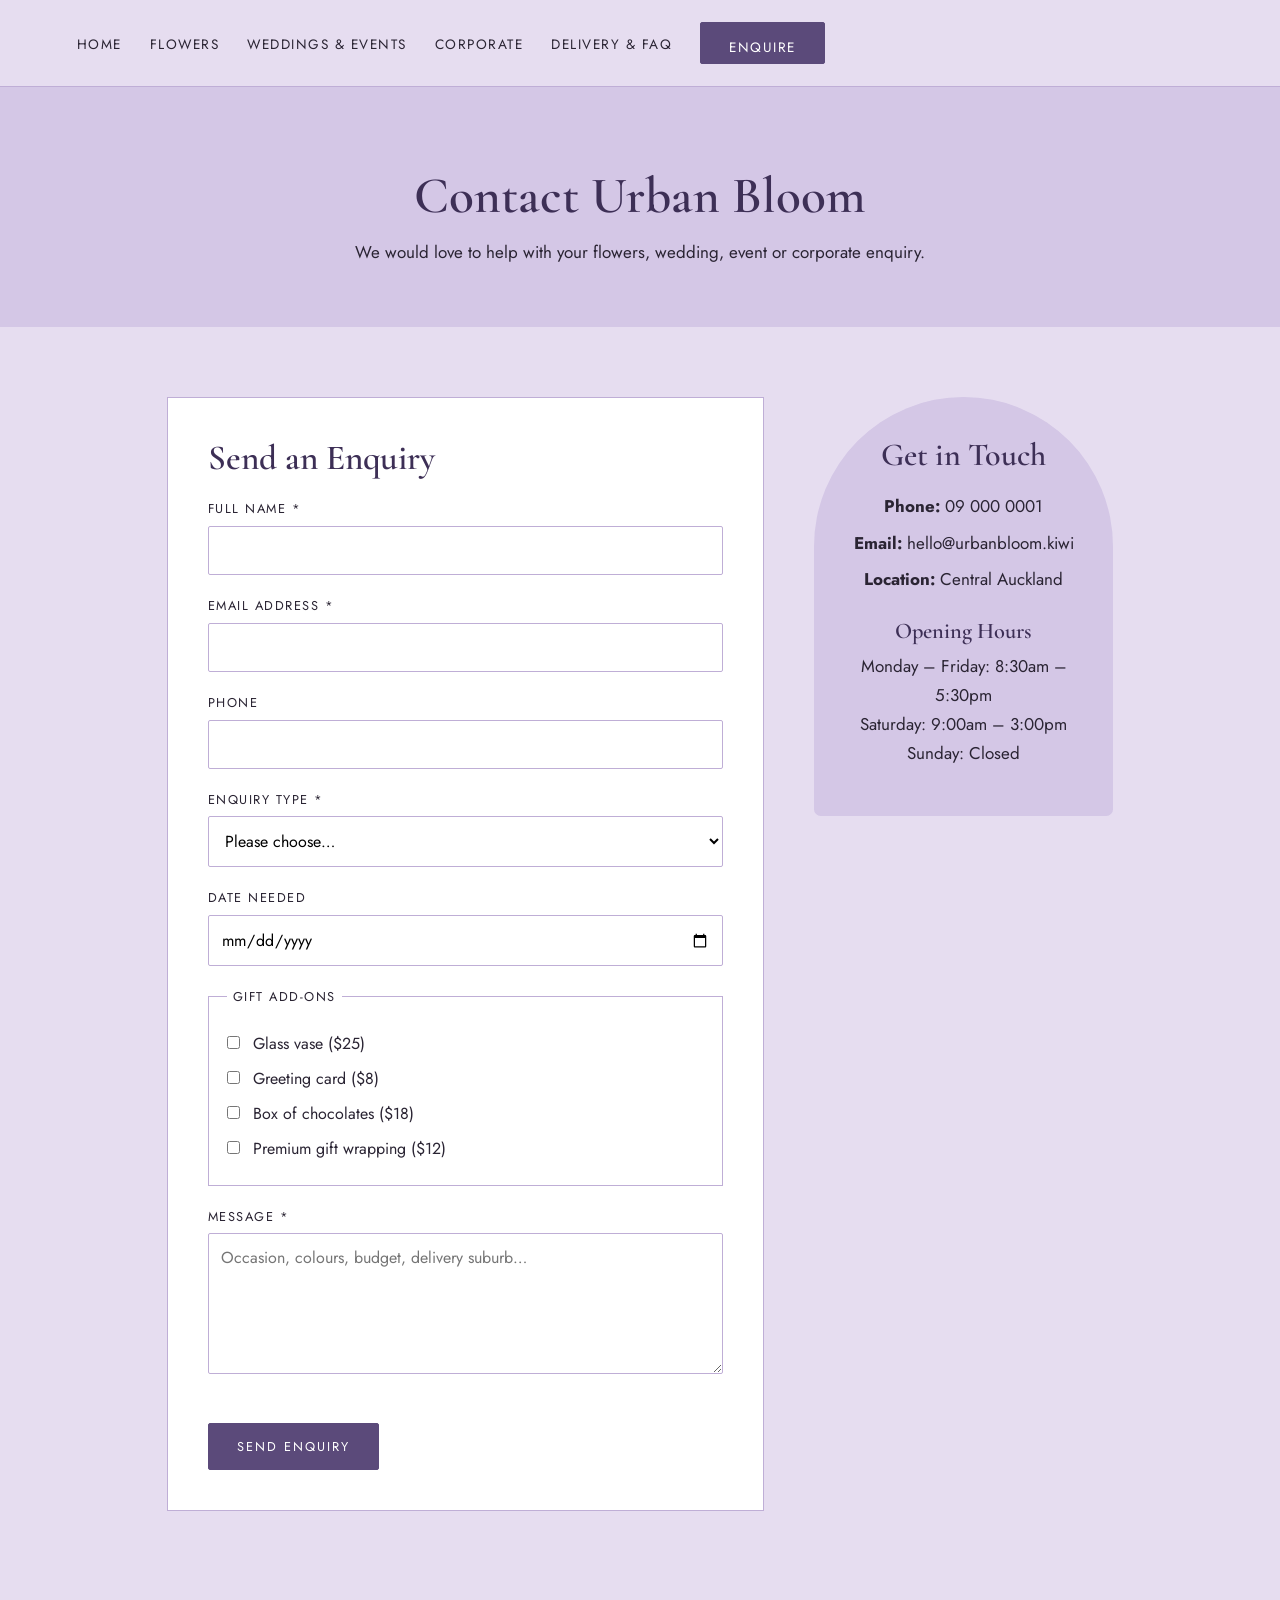
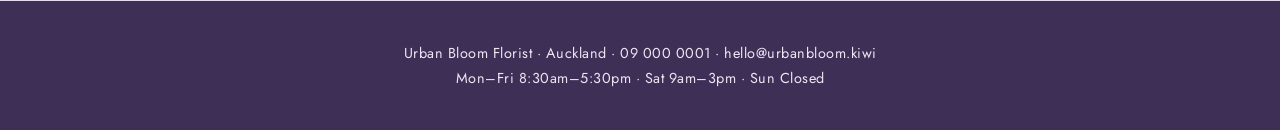
==== commit f3c2c809: "Optimise images and add mobile menu" ====
--- a/contact.html
+++ b/contact.html
@@ -9,8 +9,10 @@
 <body>
 
   <header class="site-header">
-    <a href="index.html" class="logo">Urban Bloom</a>
-    <nav>
+    <button class="nav-toggle" type="button" aria-expanded="false" aria-controls="site-nav" aria-label="Open menu">
+  <span class="nav-toggle-bar"></span>
+</button>
+<nav id="site-nav" aria-label="Main">
       <ul class="nav-links">
         <li><a href="index.html">Home</a></li>
         <li><a href="flowers.html">Flowers</a></li>
--- a/css/style.css
+++ b/css/style.css
@@ -690,4 +690,80 @@
   .enquiry-form {
     padding: 24px;
   }
+}
+/* ===== Mobile menu button ===== */
+.nav-toggle {
+  display: none;
+  width: 46px;
+  height: 46px;
+  background: none;
+  border: 1px solid var(--line);
+  border-radius: 2px;
+  cursor: pointer;
+  position: relative;
+}
+
+.nav-toggle-bar,
+.nav-toggle-bar::before,
+.nav-toggle-bar::after {
+  position: absolute;
+  left: 11px;
+  width: 22px;
+  height: 2px;
+  background: var(--accent-dark);
+}
+
+.nav-toggle-bar {
+  top: 21px;
+}
+
+.nav-toggle-bar::before,
+.nav-toggle-bar::after {
+  content: '';
+  left: 0;
+}
+
+.nav-toggle-bar::before {
+  top: -7px;
+}
+
+.nav-toggle-bar::after {
+  top: 7px;
+}
+
+/* Tablet and phone: show the button, hide the menu until opened */
+@media (max-width: 900px) {
+  .site-header {
+    flex-direction: row;
+    flex-wrap: wrap;
+    padding: 14px 20px;
+  }
+
+  .nav-toggle {
+    display: block;
+  }
+
+  #site-nav {
+    display: none;
+    width: 100%;
+  }
+
+  #site-nav.open {
+    display: block;
+  }
+
+  .nav-links {
+    flex-direction: column;
+    align-items: stretch;
+    gap: 0;
+  }
+
+  .nav-links li {
+    border-top: 1px solid var(--line);
+  }
+
+  .nav-links a {
+    display: block;
+    padding: 14px 4px;
+  }
 }
